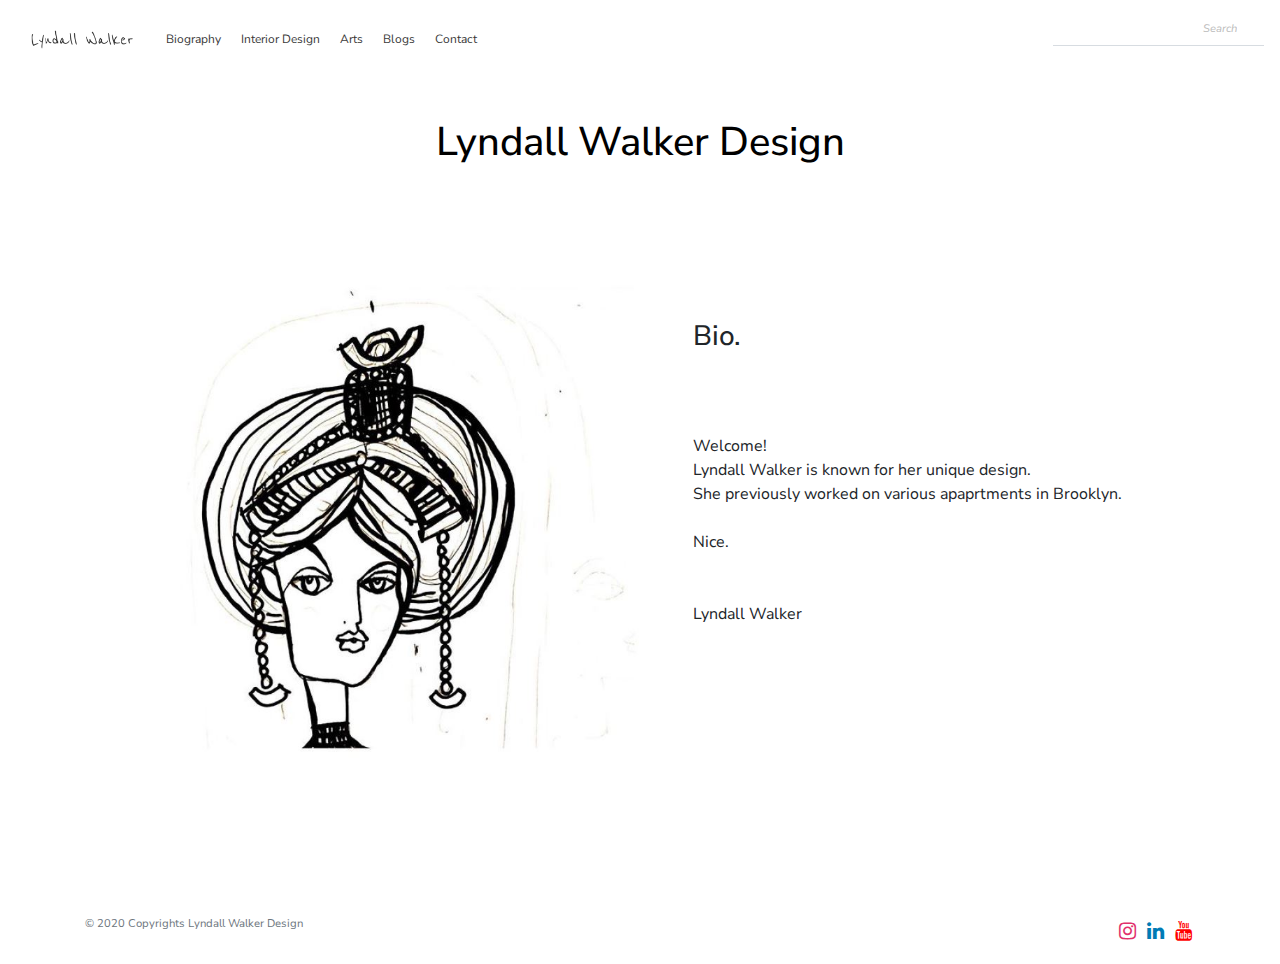
==== about.html @ 5442d8fb "Added files" ====
<!doctype html>
<html lang="en">
<head>
    <!-- Required meta tags -->
    <meta charset="utf-8">
    <meta name="viewport" content="width=device-width, initial-scale=1, shrink-to-fit=no">

    <!-- Bootstrap CSS -->
    <link rel="stylesheet" href="https://stackpath.bootstrapcdn.com/bootstrap/4.3.1/css/bootstrap.min.css" integrity="sha384-ggOyR0iXCbMQv3Xipma34MD+dH/1fQ784/j6cY/iJTQUOhcWr7x9JvoRxT2MZw1T" crossorigin="anonymous">
    <link rel="stylesheet" href="https://cdnjs.cloudflare.com/ajax/libs/font-awesome/4.7.0/css/font-awesome.min.css">
    <link href="https://fonts.googleapis.com/css2?family=Nunito+Sans:wght@400;900&display=swap" rel="stylesheet">

    <link rel="stylesheet" href="css/main.css">
    <link rel="stylesheet" href="css/about.css">

    <title>Lyndall Walker Design</title>
</head>
<header>
    <nav class="navbar fixed-top navbar-expand-lg navbar-light">
        <div class="collapse navbar-collapse" id="navbarSupportedContent">
            <ul class="navbar-nav mr-auto">
                <li class="nav-item">
                    <a href="index.html"><img src="images/logo.png" alt="logo"></a>
                </li>
                <li class="nav-item">
                    <a class="button navButtons" href="about.html"> Biography </a>
                </li>
                <li class="nav-item">
                    <a class="button navButtons" href="interiorDesigns.html"> Interior Design </a>
                </li>
                <li class="nav-item">
                    <a class="button navButtons" href="arts.html"> Arts </a>
                </li>
<!--                <li class="nav-item dropdown">-->
<!--                    <a class="nav-link" href="#" id="navbarDropdownMenuLink" data-toggle="dropdown" aria-haspopup="false" aria-expanded="true"> Design Service </a>-->
<!--                    <div class="dropdown-menu" aria-labelledby="navbarDropdownMenuLink">-->
<!--                        <a class="dropdown-item" href="interiorDesigns.html">Interior Design</a>-->
<!--                        <a class="dropdown-item" href="#">Arts</a>-->
<!--                    </div>-->
<!--                </li>-->
                <li class="nav-item">
                    <a class="button navButtons" href="blogs.html"> Blogs </a>
                </li>
                <li class="nav-item">
                    <a class="button navButtons" href="contact.html"> Contact </a>
                </li>
            </ul>
            <form class="form-inline my-2 my-lg-0">
                <div class="form-group mb-4">
                    <input type="search" placeholder="Search" class="form-control form-control-underlined">
                </div>
            </form>
        </div>
    </nav>
</header>
<main role="main">
    <section class="jumbotron text-center">
        <div class="headContainer">
            <h1 class="jumbotron-heading"><a href="index.html">Lyndall Walker Design </a></h1>
        </div>
    </section>
    <div class="album">

            <div class = "d-flex justify-content-center">
                <img src="images/insta/girl.JPG"  width="500px">

                <div class="text">
                    <h3>Bio.</h3>
                    <br> <br> <br>
                    <p> Welcome!<br>
                    Lyndall Walker is known for her unique design.<br>
                    She previously worked on various apaprtments in Brooklyn. <br>
                    <br>
                    Nice.
                    <br> <br> <br>
                    Lyndall Walker<br>
                    <br>
                    </p>
                </div>
            </div>
    </div>

    <div class="emptyContainer"></div>



</main>
<footer class="text-muted">
    <div class="container">
        <p class="float-right">
            <a href="https://www.instagram.com/lyndallwalker/" class="fa fa-instagram"></a>
            <a href="#" class="fa fa-linkedin"></a>
            <a href="#" class="fa fa-youtube"></a>
        </p>
        <!--        <p class="float-center">-->
        <!--            <a href="#" class="fa fa-facebook"></a>-->
        <!--        </p>-->
        <p class="float-left">
            &copy; 2020 Copyrights Lyndall Walker Design</p>
    </div>
</footer>


<!-- Optional JavaScript -->
<!-- jQuery first, then Popper.js, then Bootstrap JS -->
<script src="https://code.jquery.com/jquery-3.3.1.slim.min.js" integrity="sha384-q8i/X+965DzO0rT7abK41JStQIAqVgRVzpbzo5smXKp4YfRvH+8abtTE1Pi6jizo" crossorigin="anonymous"></script>
<script src="https://cdnjs.cloudflare.com/ajax/libs/popper.js/1.14.7/umd/popper.min.js" integrity="sha384-UO2eT0CpHqdSJQ6hJty5KVphtPhzWj9WO1clHTMGa3JDZwrnQq4sF86dIHNDz0W1" crossorigin="anonymous"></script>
<script src="https://stackpath.bootstrapcdn.com/bootstrap/4.3.1/js/bootstrap.min.js" integrity="sha384-JjSmVgyd0p3pXB1rRibZUAYoIIy6OrQ6VrjIEaFf/nJGzIxFDsf4x0xIM+B07jRM" crossorigin="anonymous"></script>
</body>
</html>
</body>
</html>
---- css/main.css ----
:root {
    --jumbotron-padding-y: 3rem;
}


body {
    font-family: 'Nunito Sans', sans-serif;
}


/* Navigation Bar */
.jumbotron {
    padding-top: var(--jumbotron-padding-y);
    padding-bottom: var(--jumbotron-padding-y);
    margin-bottom: 0;
    background-color: #FFFFFF;
}

@media (min-width: 768px) {
    .jumbotron {
        padding-top: calc(var(--jumbotron-padding-y) * 1.2);
        padding-bottom: calc(var(--jumbotron-padding-y) * 1.2);
    }
}
.jumbotron p:last-child {
    margin-bottom: 0;
}

/*.jumbotron-heading {*/
/*    font-weight: 400;*/
/*    font-size: 2.7em;*/
/*    margin-top: 0;*/
/*    margin-bottom: 30px;*/
/*}*/
/*.jumbotron .container {*/
/*    max-width: 40rem;*/
/*    margin-top: 0;*/
/*}*/

.jumbotron-heading a, a:hover {
    text-decoration: none;
    color: black;
}
.headContainer {
    text-align: center;
    padding: 10px;
    margin-top: 50px;
    height: 100px;
}

.navbar {
    background-color: white;
    opacity: 80%;
    font-size: 0.8em;
}
.nav-link a {
    color: black;
}
.nav-item img {
    width: 110px;
    margin-top: 8px;
    margin-left: 10px;
    margin-right: 20px;
}
.nav-item a {
    color: black;
}



/* Buttons */
.button {
    background-color: #FFFFFF;
    border: none;
    padding: 3px;
    color: black;
    text-align: center;
    text-decoration: none;
    display: inline-block;
    font-size: 14px;
    margin: 4px 4px;
    transition-duration: 0.4s;
    cursor: pointer;
}

/*.buttons {*/
/*    background-color: white;*/
/*    color: darkslategray;*/
/*    text-decoration: none;*/
/*}*/

/*.buttons:hover {*/
/*    color: floralwhite;*/
/*    text-decoration: none;*/
/*}*/

/*NavBar*/
.navButtons {
    background-color: white;
    color: black;
    padding: 6px;
    font-size: 12px;
}
.navButtons:hover {
    color: black;
    text-decoration: none;
}
.dropdown {
    color:black;
    padding: 1px;
    text-decoration: none;
}

.dropdown-menu {
    padding: 0;
    border: none;
}

.dropdown-item {
    font-size: 12px;
}


.searchButton {
    background-color: white;
    color: black;
    font-size: 13px;
}
.searchButton:hover {
    color: antiquewhite;
    text-decoration: none;
}

/* Footer */
footer {
    padding-top: 3rem;
    padding-bottom: 3rem;
}
footer p {
    margin-bottom: .25rem;
    font-size: 0.7em;
    text-align: left;
}
footer a {
    color: darkslategray;
}
footer a:hover {
    color: antiquewhite;
    text-decoration: none;
}
.box-shadow {
    box-shadow: 0 .25rem .75rem rgba(0, 0, 0, .05);
}

.form-control:focus {
    box-shadow: none;
    color: darkslategray;
}
.form-control-underlined {
    border-width: 0;
    border-bottom-width: 1px;
    border-radius: 0;
    padding-left: 0;
}
.form-control::placeholder {
    font-size: 11px;
    color: #aaa;
    font-style: italic;
    text-align: right;
 }

.fa {
    font-size: 20px;
    width: 15px;
    text-align: center;
    text-decoration: none;
    margin: 5px 5px;
}
.fa:hover {
    opacity: 0.7;
}

.fa-linkedin {
    color: #007bb5;
}
.fa-instagram {
    color: #E1306C;
}
.fa-youtube {
    color: #FF0000;
}
---- css/about.css ----
.album {
    /*background-color: whitesmoke;*/
    padding: 0;
    margin: 0;
}


.text {
    margin-top: 55px;
    margin-left: 35px;
    line-height: 1.5;
}

.emptyContainer {
    padding: 50px;
}
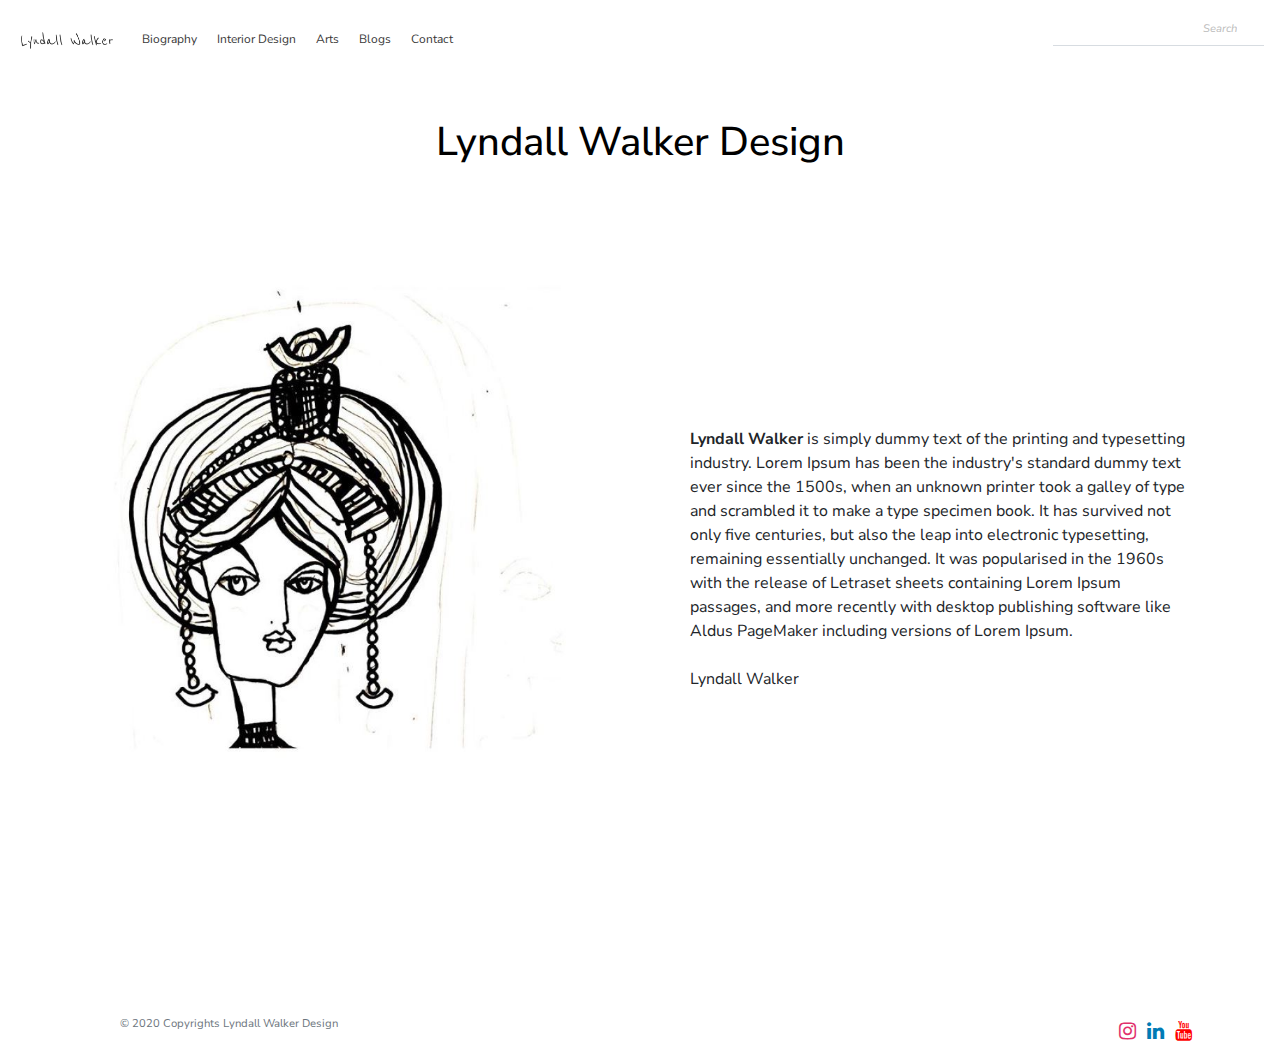
==== commit 85d8ce6a: "bio page" ====
--- a/about.html
+++ b/about.html
@@ -16,14 +16,17 @@
     <title>Lyndall Walker Design</title>
 </head>
 <header>
-    <nav class="navbar fixed-top navbar-expand-lg navbar-light">
-        <div class="collapse navbar-collapse" id="navbarSupportedContent">
+    <nav class="navbar fixed-top navbar-expand-sm navbar-light">
+        <a class="navbar-brand" href="index.html">
+            <img src="images/logo.png" alt="logo" style="width: 100px;">
+        </a>
+        <button class="navbar-toggler" type="button" data-toggle="collapse" data-target="#navbarSupportedContent" aria-controls="navbarSupportedContent" aria-expanded="false" aria-label="Toggle navigation">
+            <span class="navbar-toggler-icon"></span>
+        </button>
+        <div class="navbar-collapse collapse" id="navbarSupportedContent">
             <ul class="navbar-nav mr-auto">
-                <li class="nav-item">
-                    <a href="index.html"><img src="images/logo.png" alt="logo"></a>
-                </li>
-                <li class="nav-item">
-                    <a class="button navButtons" href="about.html"> Biography </a>
+                <li class="nav-item active">
+                    <a class="button navButtons" href="about.html"> Biography <span class="sr-only">(current)</span> </a>
                 </li>
                 <li class="nav-item">
                     <a class="button navButtons" href="interiorDesigns.html"> Interior Design </a>
@@ -31,13 +34,6 @@
                 <li class="nav-item">
                     <a class="button navButtons" href="arts.html"> Arts </a>
                 </li>
-<!--                <li class="nav-item dropdown">-->
-<!--                    <a class="nav-link" href="#" id="navbarDropdownMenuLink" data-toggle="dropdown" aria-haspopup="false" aria-expanded="true"> Design Service </a>-->
-<!--                    <div class="dropdown-menu" aria-labelledby="navbarDropdownMenuLink">-->
-<!--                        <a class="dropdown-item" href="interiorDesigns.html">Interior Design</a>-->
-<!--                        <a class="dropdown-item" href="#">Arts</a>-->
-<!--                    </div>-->
-<!--                </li>-->
                 <li class="nav-item">
                     <a class="button navButtons" href="blogs.html"> Blogs </a>
                 </li>
@@ -59,26 +55,45 @@
             <h1 class="jumbotron-heading"><a href="index.html">Lyndall Walker Design </a></h1>
         </div>
     </section>
-    <div class="album">
+<!--        <div class="d-flex justify-content-center">-->
+<!--            <img src="images/insta/girl.JPG"  width="500px">-->
 
-            <div class = "d-flex justify-content-center">
-                <img src="images/insta/girl.JPG"  width="500px">
+<!--            <div class="text">-->
+<!--                <h3>Bio.</h3>-->
+<!--                <br> <br> <br>-->
+<!--                <p> Welcome!<br>-->
+<!--                Lyndall Walker is known for her unique design.<br>-->
+<!--                She previously worked on various apaprtments in Brooklyn. <br>-->
+<!--                <br>-->
+<!--                Nice.-->
+<!--                <br> <br> <br>-->
+<!--                Lyndall Walker<br>-->
+<!--                <br>-->
+<!--                </p>-->
+<!--            </div>-->
+<!--        </div>-->
 
-                <div class="text">
-                    <h3>Bio.</h3>
-                    <br> <br> <br>
-                    <p> Welcome!<br>
-                    Lyndall Walker is known for her unique design.<br>
-                    She previously worked on various apaprtments in Brooklyn. <br>
-                    <br>
-                    Nice.
-                    <br> <br> <br>
-                    Lyndall Walker<br>
-                    <br>
-                    </p>
-                </div>
+    <div class="container">
+        <div class="row align-items-center">
+            <div class="col-xs-12 col-6">
+                <img src="images/insta/girl.JPG" alt="girl drawing">
             </div>
+            <div class="col-xs-12 col-6">
+                <p> <b>Lyndall Walker</b> is simply dummy text of the printing and typesetting industry.
+                    Lorem Ipsum has been the industry's standard dummy text ever since the 1500s,
+                    when an unknown printer took a galley of type and scrambled it to make a type
+                    specimen book. It has survived not only five centuries, but also the leap into
+                    electronic typesetting, remaining essentially unchanged.
+                    It was popularised in the 1960s with the release of Letraset
+                    sheets containing Lorem Ipsum passages, and more recently with
+                    desktop publishing software like Aldus PageMaker including versions of Lorem Ipsum.
+                    <br><br>
+                    Lyndall Walker
+                </p>
+            </div>
+        </div>
     </div>
+
 
     <div class="emptyContainer"></div>
 
--- a/css/about.css
+++ b/css/about.css
@@ -1,14 +1,11 @@
-.album {
-    /*background-color: whitesmoke;*/
-    padding: 0;
-    margin: 0;
+p {
+    margin-top: 100px;
+    margin-left: 35px;
+    line-height: 1.5;
 }
 
-
-.text {
-    margin-top: 55px;
-    margin-left: 35px;
-    line-height: 1.5;
+img {
+    width: 500px;
 }
 
 .emptyContainer {
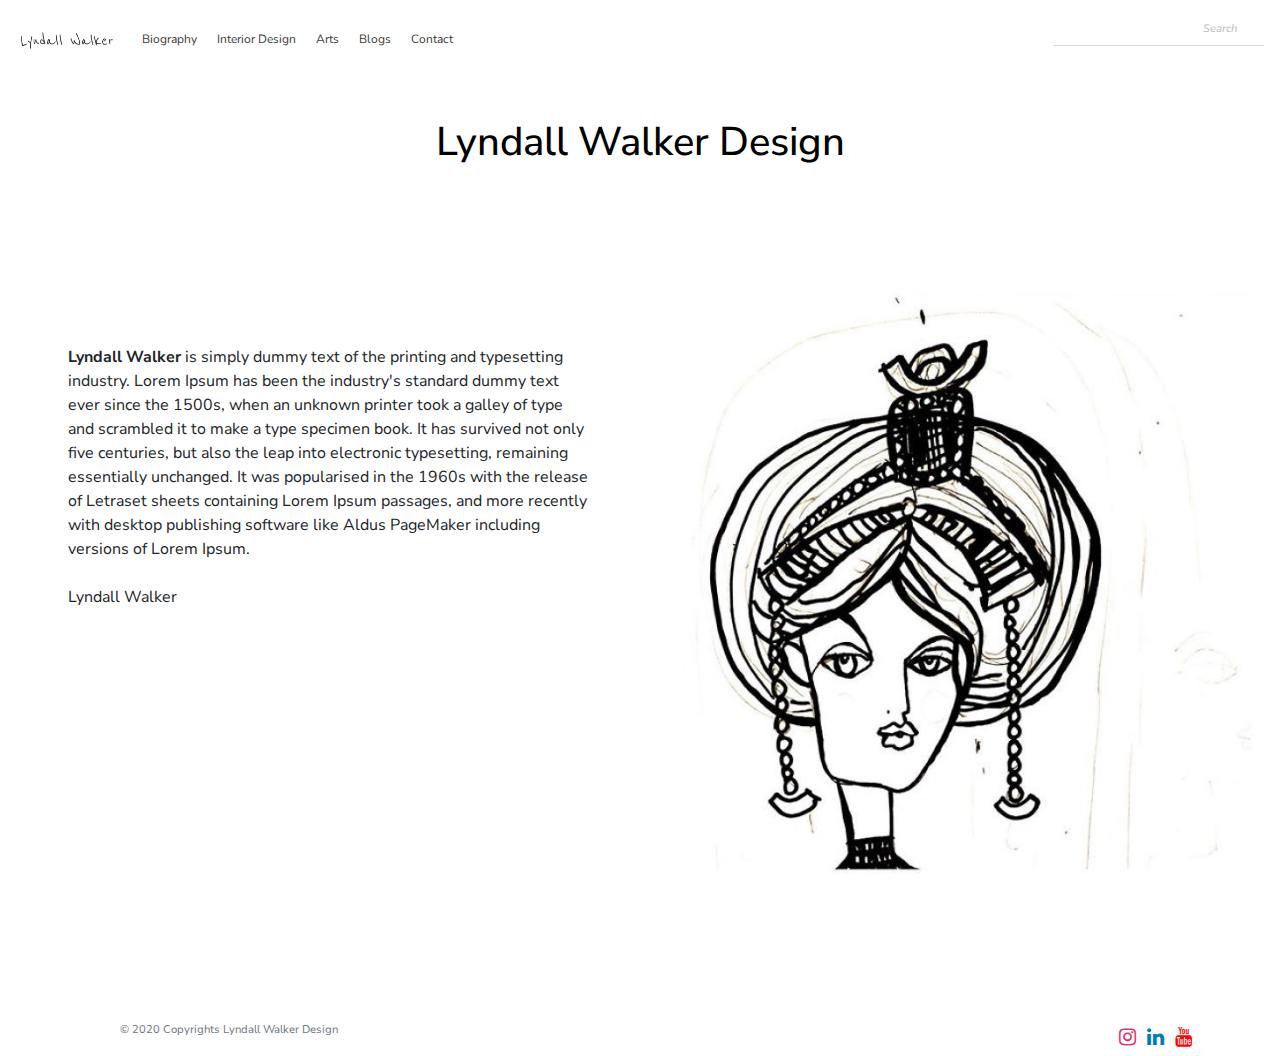
==== commit 6c792ca5: "bio" ====
--- a/about.html
+++ b/about.html
@@ -55,49 +55,25 @@
             <h1 class="jumbotron-heading"><a href="index.html">Lyndall Walker Design </a></h1>
         </div>
     </section>
-<!--        <div class="d-flex justify-content-center">-->
-<!--            <img src="images/insta/girl.JPG"  width="500px">-->
 
-<!--            <div class="text">-->
-<!--                <h3>Bio.</h3>-->
-<!--                <br> <br> <br>-->
-<!--                <p> Welcome!<br>-->
-<!--                Lyndall Walker is known for her unique design.<br>-->
-<!--                She previously worked on various apaprtments in Brooklyn. <br>-->
-<!--                <br>-->
-<!--                Nice.-->
-<!--                <br> <br> <br>-->
-<!--                Lyndall Walker<br>-->
-<!--                <br>-->
-<!--                </p>-->
-<!--            </div>-->
-<!--        </div>-->
-
-    <div class="container">
-        <div class="row align-items-center">
-            <div class="col-xs-12 col-6">
-                <img src="images/insta/girl.JPG" alt="girl drawing">
-            </div>
-            <div class="col-xs-12 col-6">
-                <p> <b>Lyndall Walker</b> is simply dummy text of the printing and typesetting industry.
-                    Lorem Ipsum has been the industry's standard dummy text ever since the 1500s,
-                    when an unknown printer took a galley of type and scrambled it to make a type
-                    specimen book. It has survived not only five centuries, but also the leap into
-                    electronic typesetting, remaining essentially unchanged.
-                    It was popularised in the 1960s with the release of Letraset
-                    sheets containing Lorem Ipsum passages, and more recently with
-                    desktop publishing software like Aldus PageMaker including versions of Lorem Ipsum.
-                    <br><br>
-                    Lyndall Walker
-                </p>
-            </div>
+    <div class="row">
+        <div class="col-12 col-md-6 px-5">
+            <p> <b>Lyndall Walker</b> is simply dummy text of the printing and typesetting industry.
+                Lorem Ipsum has been the industry's standard dummy text ever since the 1500s,
+                when an unknown printer took a galley of type and scrambled it to make a type
+                specimen book. It has survived not only five centuries, but also the leap into
+                electronic typesetting, remaining essentially unchanged.
+                It was popularised in the 1960s with the release of Letraset
+                sheets containing Lorem Ipsum passages, and more recently with
+                desktop publishing software like Aldus PageMaker including versions of Lorem Ipsum.
+                <br><br>
+                Lyndall Walker
+            </p>
+        </div>
+        <div class="col-12 col-md-6">
+            <img src="images/insta/girl.JPG" alt="girl drawing">
         </div>
     </div>
-
-
-    <div class="emptyContainer"></div>
-
-
 
 </main>
 <footer class="text-muted">
--- a/css/about.css
+++ b/css/about.css
@@ -1,13 +1,8 @@
 p {
-    margin-top: 100px;
+    margin-top: 80px;
     margin-left: 35px;
     line-height: 1.5;
 }
-
 img {
-    width: 500px;
+    width: 100%;
 }
-
-.emptyContainer {
-    padding: 50px;
-}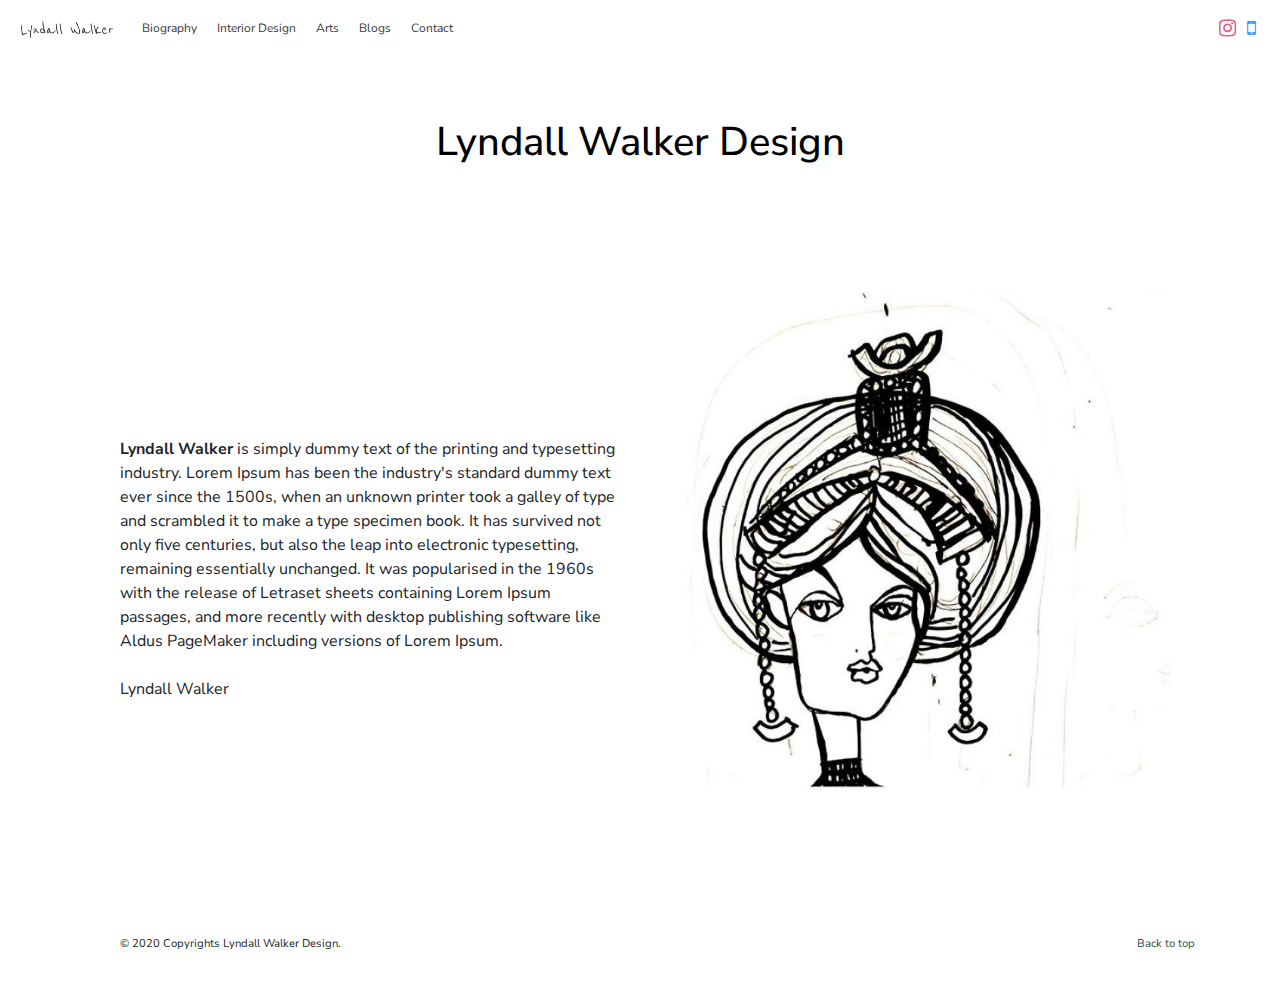
==== commit c7bb2cdc: "Final fix" ====
--- a/about.html
+++ b/about.html
@@ -41,11 +41,8 @@
                     <a class="button navButtons" href="contact.html"> Contact </a>
                 </li>
             </ul>
-            <form class="form-inline my-2 my-lg-0">
-                <div class="form-group mb-4">
-                    <input type="search" placeholder="Search" class="form-control form-control-underlined">
-                </div>
-            </form>
+            <a href="https://www.instagram.com/lyndallwalker/" class="fa fa-instagram"></a>
+            <a href="contactInfo.html" class="fa fa-mobile-phone"></a>
         </div>
     </nav>
 </header>
@@ -56,8 +53,9 @@
         </div>
     </section>
 
-    <div class="row">
-        <div class="col-12 col-md-6 px-5">
+    <div class="container">
+    <div class="row align-items-center">
+        <div class="col-12 col-md-6">
             <p> <b>Lyndall Walker</b> is simply dummy text of the printing and typesetting industry.
                 Lorem Ipsum has been the industry's standard dummy text ever since the 1500s,
                 when an unknown printer took a galley of type and scrambled it to make a type
@@ -74,21 +72,11 @@
             <img src="images/insta/girl.JPG" alt="girl drawing">
         </div>
     </div>
-
+    </div>
 </main>
-<footer class="text-muted">
-    <div class="container">
-        <p class="float-right">
-            <a href="https://www.instagram.com/lyndallwalker/" class="fa fa-instagram"></a>
-            <a href="#" class="fa fa-linkedin"></a>
-            <a href="#" class="fa fa-youtube"></a>
-        </p>
-        <!--        <p class="float-center">-->
-        <!--            <a href="#" class="fa fa-facebook"></a>-->
-        <!--        </p>-->
-        <p class="float-left">
-            &copy; 2020 Copyrights Lyndall Walker Design</p>
-    </div>
+<footer class="container">
+    <p class="float-right"><a href="#">Back to top</a></p>
+    <p>&copy; 2020 Copyrights Lyndall Walker Design.</p>
 </footer>
 
 
@@ -97,7 +85,4 @@
 <script src="https://code.jquery.com/jquery-3.3.1.slim.min.js" integrity="sha384-q8i/X+965DzO0rT7abK41JStQIAqVgRVzpbzo5smXKp4YfRvH+8abtTE1Pi6jizo" crossorigin="anonymous"></script>
 <script src="https://cdnjs.cloudflare.com/ajax/libs/popper.js/1.14.7/umd/popper.min.js" integrity="sha384-UO2eT0CpHqdSJQ6hJty5KVphtPhzWj9WO1clHTMGa3JDZwrnQq4sF86dIHNDz0W1" crossorigin="anonymous"></script>
 <script src="https://stackpath.bootstrapcdn.com/bootstrap/4.3.1/js/bootstrap.min.js" integrity="sha384-JjSmVgyd0p3pXB1rRibZUAYoIIy6OrQ6VrjIEaFf/nJGzIxFDsf4x0xIM+B07jRM" crossorigin="anonymous"></script>
-</body>
-</html>
-</body>
 </html>